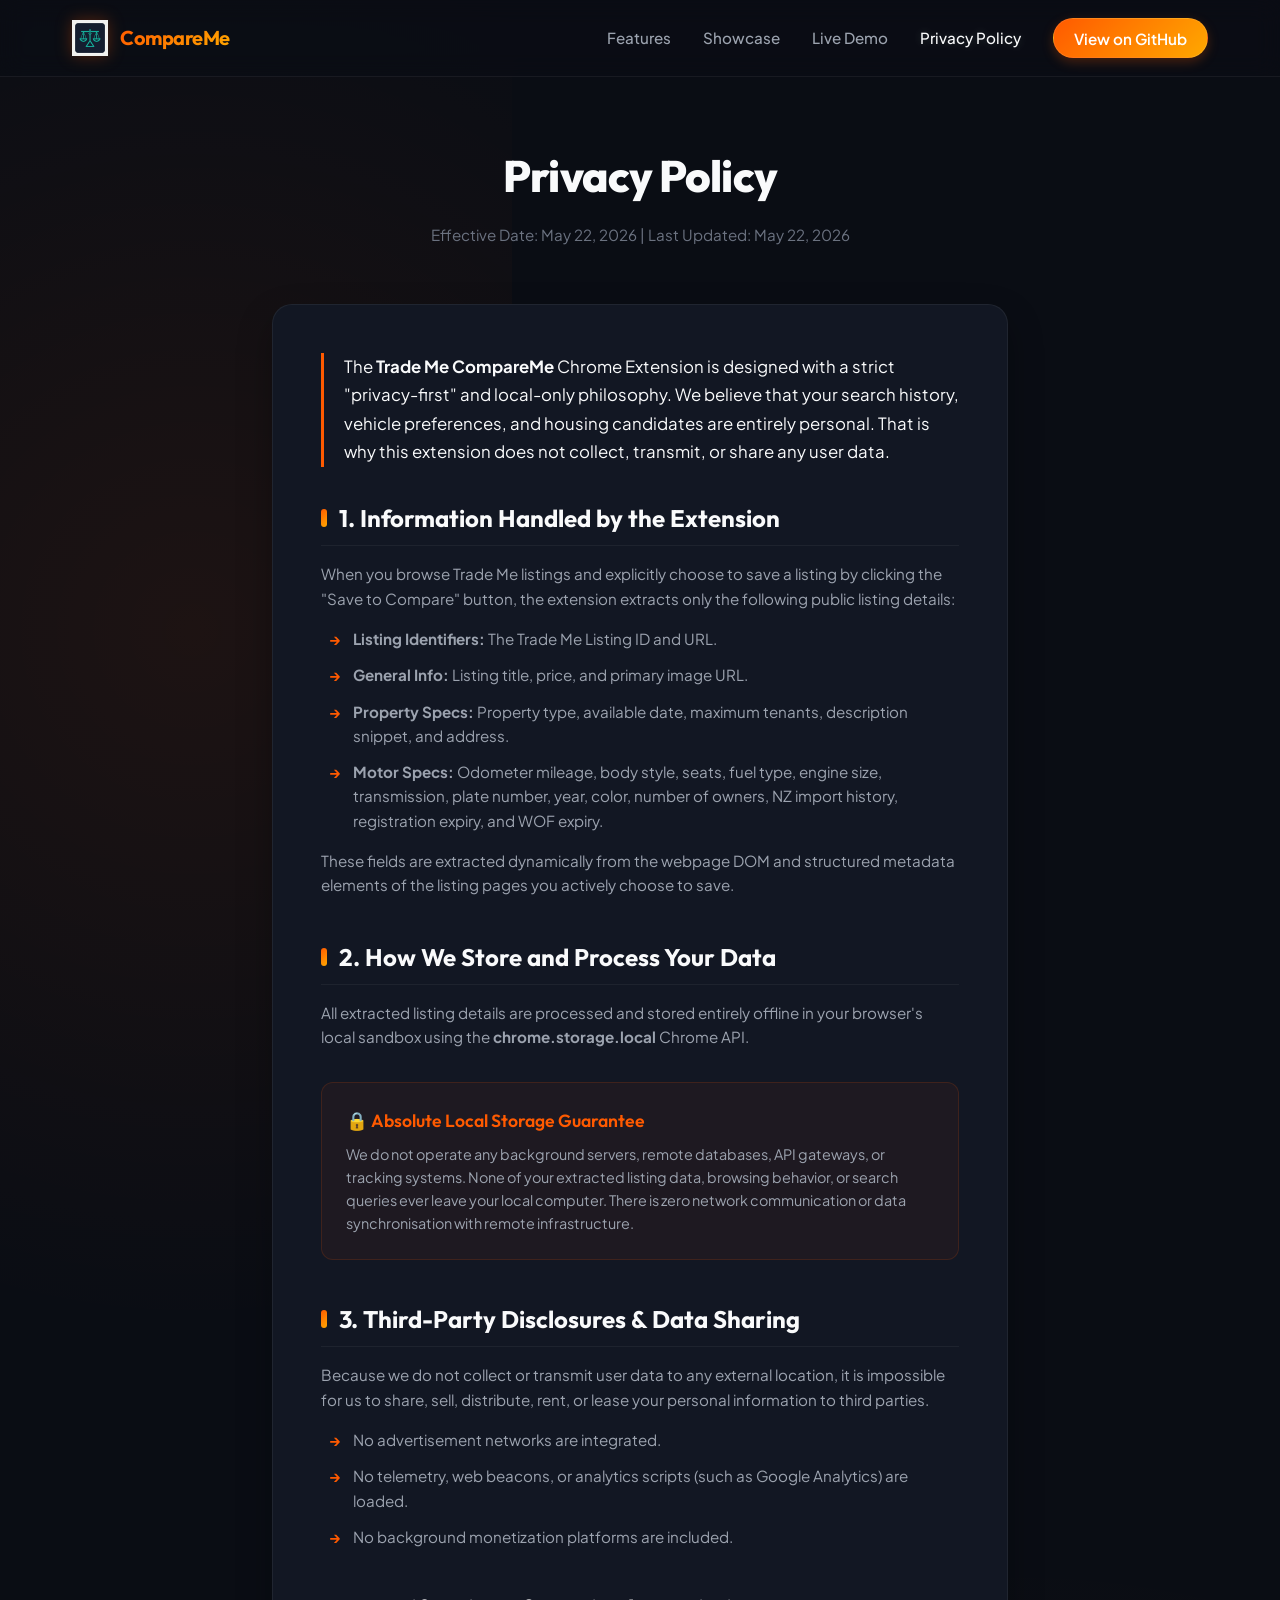
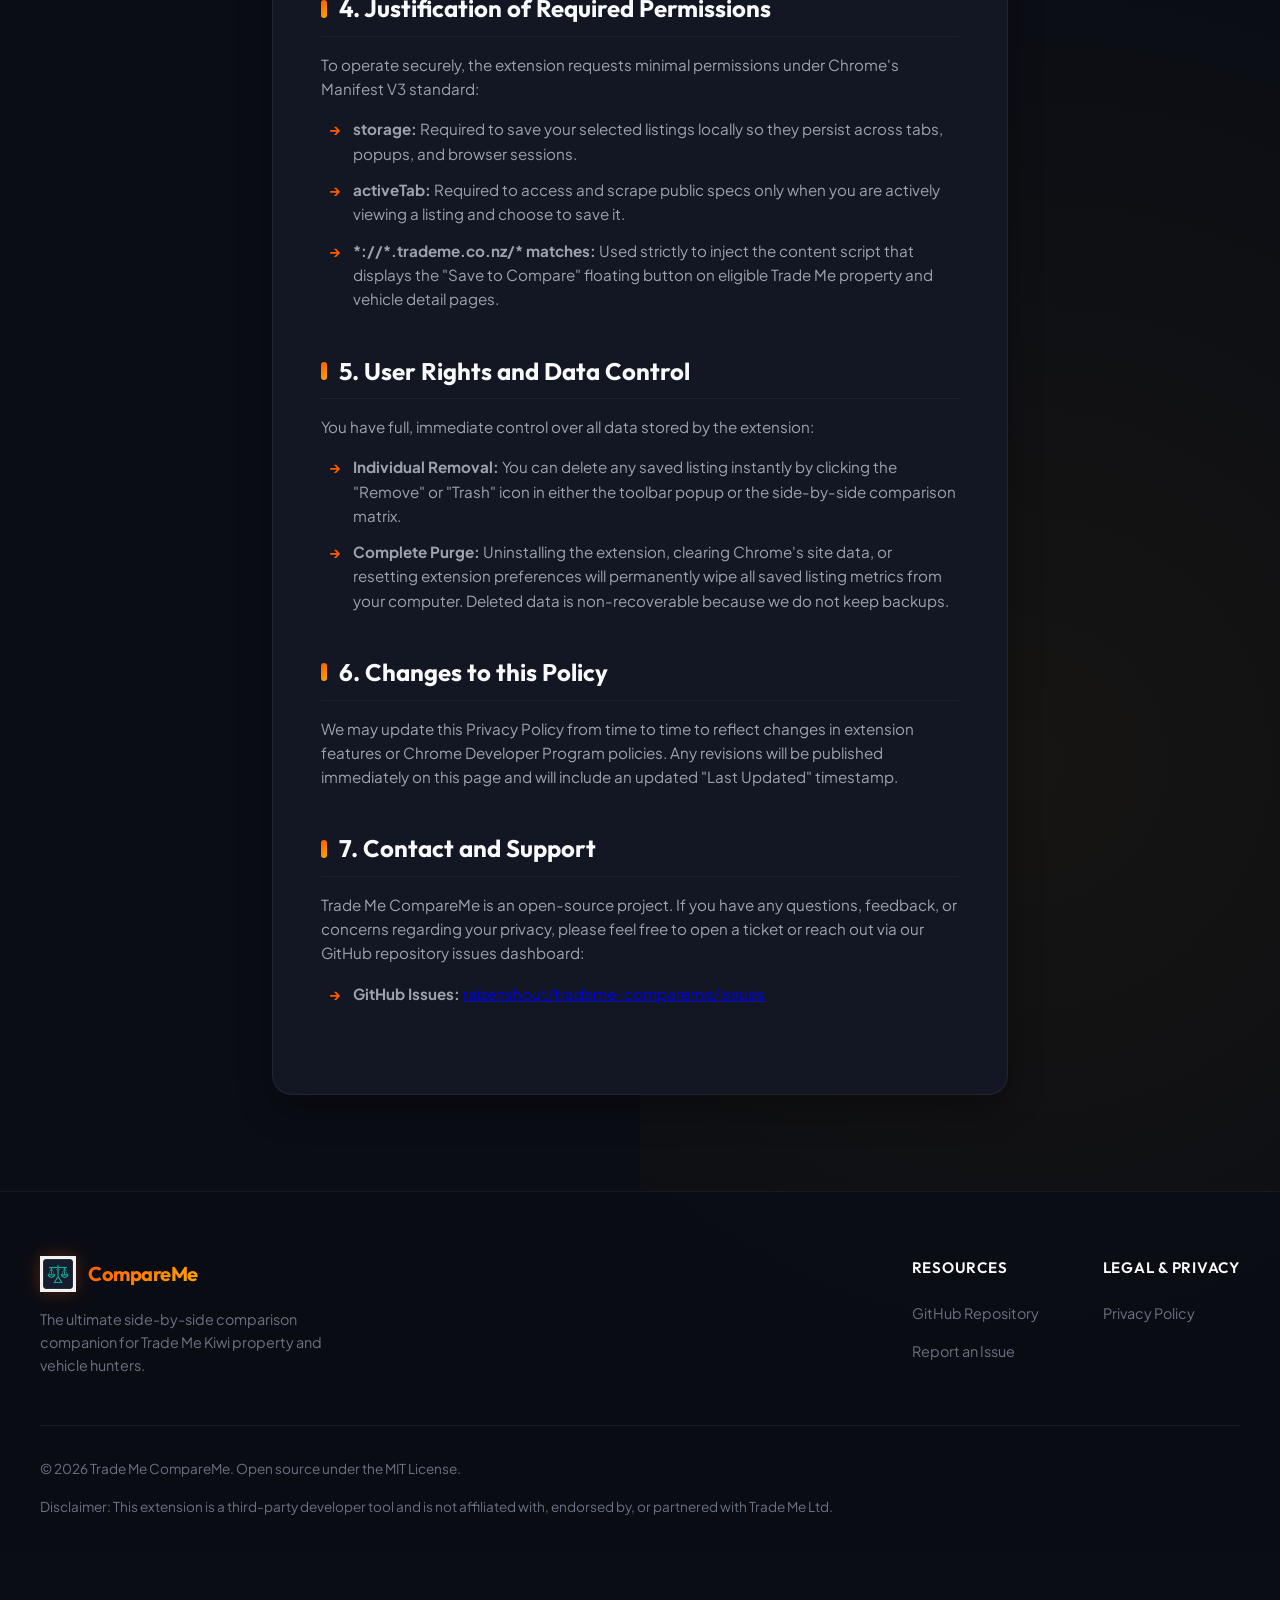
==== privacy.html @ 4a11d796 "Add files via upload" ====
<!DOCTYPE html>
<html lang="en">
<head>
    <meta charset="UTF-8">
    <meta name="viewport" content="width=device-width, initial-scale=1.0">
    <title>Privacy Policy - Trade Me CompareMe Chrome Extension</title>
    <meta name="description" content="Official Privacy Policy for the Trade Me CompareMe Chrome Extension. Our extension operates entirely offline, storing all listing comparisons locally.">
    <link rel="icon" type="image/png" href="assets/icon16.png">
    <link rel="stylesheet" href="styles.css">
</head>
<body>

    <!-- Header / Navigation -->
    <header>
        <div class="nav-container">
            <a href="index.html" class="logo-link">
                <img src="assets/icon128.png" alt="Trade Me CompareMe Logo" class="logo-icon">
                <span class="logo-text">CompareMe</span>
            </a>
            <nav>
                <ul>
                    <li><a href="index.html#features">Features</a></li>
                    <li><a href="index.html#showcase">Showcase</a></li>
                    <li><a href="index.html#demo">Live Demo</a></li>
                    <li><a href="privacy.html" class="active">Privacy Policy</a></li>
                    <li class="cta-li"><a href="https://github.com/raizenshout/trademe-compareme" class="btn-cta" target="_blank">View on GitHub</a></li>
                </ul>
            </nav>
        </div>
    </header>

    <!-- Privacy Container -->
    <div class="privacy-container">
        <div class="privacy-header">
            <h1>Privacy Policy</h1>
            <p>Effective Date: May 22, 2026 | Last Updated: May 22, 2026</p>
        </div>

        <div class="privacy-card">
            <p class="privacy-intro">
                The <strong>Trade Me CompareMe</strong> Chrome Extension is designed with a strict "privacy-first" and local-only philosophy. We believe that your search history, vehicle preferences, and housing candidates are entirely personal. That is why this extension does not collect, transmit, or share any user data.
            </p>

            <!-- Section 1 -->
            <div class="privacy-section">
                <h2>1. Information Handled by the Extension</h2>
                <p>When you browse Trade Me listings and explicitly choose to save a listing by clicking the "Save to Compare" button, the extension extracts only the following public listing details:</p>
                <ul>
                    <li><strong>Listing Identifiers:</strong> The Trade Me Listing ID and URL.</li>
                    <li><strong>General Info:</strong> Listing title, price, and primary image URL.</li>
                    <li><strong>Property Specs:</strong> Property type, available date, maximum tenants, description snippet, and address.</li>
                    <li><strong>Motor Specs:</strong> Odometer mileage, body style, seats, fuel type, engine size, transmission, plate number, year, color, number of owners, NZ import history, registration expiry, and WOF expiry.</li>
                </ul>
                <p>These fields are extracted dynamically from the webpage DOM and structured metadata elements of the listing pages you actively choose to save.</p>
            </div>

            <!-- Section 2 -->
            <div class="privacy-section">
                <h2>2. How We Store and Process Your Data</h2>
                <p>All extracted listing details are processed and stored entirely offline in your browser's local sandbox using the <strong>chrome.storage.local</strong> Chrome API.</p>
                <div class="privacy-callout">
                    <h3>🔒 Absolute Local Storage Guarantee</h3>
                    <p>We do not operate any background servers, remote databases, API gateways, or tracking systems. None of your extracted listing data, browsing behavior, or search queries ever leave your local computer. There is zero network communication or data synchronisation with remote infrastructure.</p>
                </div>
            </div>

            <!-- Section 3 -->
            <div class="privacy-section">
                <h2>3. Third-Party Disclosures & Data Sharing</h2>
                <p>Because we do not collect or transmit user data to any external location, it is impossible for us to share, sell, distribute, rent, or lease your personal information to third parties.</p>
                <ul>
                    <li>No advertisement networks are integrated.</li>
                    <li>No telemetry, web beacons, or analytics scripts (such as Google Analytics) are loaded.</li>
                    <li>No background monetization platforms are included.</li>
                </ul>
            </div>

            <!-- Section 4 -->
            <div class="privacy-section">
                <h2>4. Justification of Required Permissions</h2>
                <p>To operate securely, the extension requests minimal permissions under Chrome's Manifest V3 standard:</p>
                <ul>
                    <li><strong>storage:</strong> Required to save your selected listings locally so they persist across tabs, popups, and browser sessions.</li>
                    <li><strong>activeTab:</strong> Required to access and scrape public specs only when you are actively viewing a listing and choose to save it.</li>
                    <li><strong>*://*.trademe.co.nz/* matches:</strong> Used strictly to inject the content script that displays the "Save to Compare" floating button on eligible Trade Me property and vehicle detail pages.</li>
                </ul>
            </div>

            <!-- Section 5 -->
            <div class="privacy-section">
                <h2>5. User Rights and Data Control</h2>
                <p>You have full, immediate control over all data stored by the extension:</p>
                <ul>
                    <li><strong>Individual Removal:</strong> You can delete any saved listing instantly by clicking the "Remove" or "Trash" icon in either the toolbar popup or the side-by-side comparison matrix.</li>
                    <li><strong>Complete Purge:</strong> Uninstalling the extension, clearing Chrome's site data, or resetting extension preferences will permanently wipe all saved listing metrics from your computer. Deleted data is non-recoverable because we do not keep backups.</li>
                </ul>
            </div>

            <!-- Section 6 -->
            <div class="privacy-section">
                <h2>6. Changes to this Policy</h2>
                <p>We may update this Privacy Policy from time to time to reflect changes in extension features or Chrome Developer Program policies. Any revisions will be published immediately on this page and will include an updated "Last Updated" timestamp.</p>
            </div>

            <!-- Section 7 -->
            <div class="privacy-section">
                <h2>7. Contact and Support</h2>
                <p>Trade Me CompareMe is an open-source project. If you have any questions, feedback, or concerns regarding your privacy, please feel free to open a ticket or reach out via our GitHub repository issues dashboard:</p>
                <ul>
                    <li><strong>GitHub Issues:</strong> <a href="https://github.com/raizenshout/trademe-compareme/issues" target="_blank">raizenshout/trademe-compareme/issues</a></li>
                </ul>
            </div>
        </div>
    </div>

    <!-- Footer -->
    <footer>
        <div class="footer-container">
            <div class="footer-brand">
                <a href="index.html" class="logo-link">
                    <img src="assets/icon128.png" alt="Trade Me CompareMe Logo" class="logo-icon">
                    <span class="logo-text">CompareMe</span>
                </a>
                <p>The ultimate side-by-side comparison companion for Trade Me Kiwi property and vehicle hunters.</p>
            </div>
            <div class="footer-links">
                <div class="footer-col">
                    <h4>Resources</h4>
                    <ul>
                        <li><a href="https://github.com/raizenshout/trademe-compareme" target="_blank">GitHub Repository</a></li>
                        <li><a href="https://github.com/raizenshout/trademe-compareme/issues" target="_blank">Report an Issue</a></li>
                    </ul>
                </div>
                <div class="footer-col">
                    <h4>Legal & Privacy</h4>
                    <ul>
                        <li><a href="privacy.html">Privacy Policy</a></li>
                    </ul>
                </div>
            </div>
        </div>
        <div class="footer-bottom">
            <p>&copy; 2026 Trade Me CompareMe. Open source under the MIT License.</p>
            <p>Disclaimer: This extension is a third-party developer tool and is not affiliated with, endorsed by, or partnered with Trade Me Ltd.</p>
        </div>
    </footer>

</body>
</html>
---- styles.css ----
@import url('https://fonts.googleapis.com/css2?family=Outfit:wght@300;400;500;600;700;800&family=Plus+Jakarta+Sans:wght@300;400;500;600;700&display=swap');

:root {
    --bg-main: #0A0D14;
    --bg-card: #121723;
    --bg-card-hover: #192030;
    --text-primary: #F9FAFB;
    --text-secondary: #9CA3AF;
    --text-muted: #6B7280;
    --accent-orange: #FF5A00;
    --accent-yellow: #FFA800;
    --accent-gradient: linear-gradient(135deg, #FF5A00 0%, #FFA800 100%);
    --accent-glow: rgba(255, 90, 0, 0.15);
    --border-color: rgba(255, 255, 255, 0.06);
    --border-hover: rgba(255, 255, 255, 0.12);
    --font-heading: 'Outfit', sans-serif;
    --font-body: 'Plus Jakarta Sans', sans-serif;
    --transition-smooth: all 0.3s cubic-bezier(0.4, 0, 0.2, 1);
}

* {
    box-sizing: border-box;
    margin: 0;
    padding: 0;
}

body {
    background-color: var(--bg-main);
    color: var(--text-primary);
    font-family: var(--font-body);
    line-height: 1.6;
    overflow-x: hidden;
    position: relative;
}

/* Background Gradients */
body::before {
    content: '';
    position: absolute;
    top: -10%;
    left: -10%;
    width: 50%;
    height: 60%;
    background: radial-gradient(circle, rgba(255, 90, 0, 0.08) 0%, transparent 70%);
    z-index: -1;
    pointer-events: none;
}

body::after {
    content: '';
    position: absolute;
    bottom: -10%;
    right: -10%;
    width: 60%;
    height: 70%;
    background: radial-gradient(circle, rgba(255, 168, 0, 0.05) 0%, transparent 70%);
    z-index: -1;
    pointer-events: none;
}

/* Header & Navigation */
header {
    backdrop-filter: blur(12px);
    -webkit-backdrop-filter: blur(12px);
    background-color: rgba(10, 13, 20, 0.7);
    border-bottom: 1px solid var(--border-color);
    position: sticky;
    top: 0;
    z-index: 100;
    transition: var(--transition-smooth);
}

.nav-container {
    max-width: 1200px;
    margin: 0 auto;
    padding: 1.25rem 2rem;
    display: flex;
    justify-content: space-between;
    align-items: center;
}

.logo-link {
    display: flex;
    align-items: center;
    gap: 0.75rem;
    text-decoration: none;
    color: var(--text-primary);
}

.logo-icon {
    width: 2.25rem;
    height: 2.25rem;
    object-fit: contain;
    filter: drop-shadow(0 0 8px rgba(255, 90, 0, 0.3));
}

.logo-text {
    font-family: var(--font-heading);
    font-weight: 700;
    font-size: 1.25rem;
    letter-spacing: -0.025em;
    background: var(--accent-gradient);
    -webkit-background-clip: text;
    -webkit-text-fill-color: transparent;
}

nav ul {
    display: flex;
    list-style: none;
    gap: 2rem;
    align-items: center;
}

nav a {
    color: var(--text-secondary);
    text-decoration: none;
    font-weight: 500;
    font-size: 0.95rem;
    transition: var(--transition-smooth);
}

nav a:hover, nav a.active {
    color: var(--text-primary);
    text-shadow: 0 0 10px rgba(255, 255, 255, 0.2);
}

.btn-cta {
    background: var(--accent-gradient);
    color: #FFF !important;
    padding: 0.6rem 1.25rem;
    border-radius: 9999px;
    font-weight: 600;
    box-shadow: 0 4px 12px rgba(255, 90, 0, 0.25);
    transition: var(--transition-smooth);
    border: 1px solid rgba(255, 255, 255, 0.1);
}

.btn-cta:hover {
    transform: translateY(-2px);
    box-shadow: 0 6px 20px rgba(255, 90, 0, 0.4), 0 0 0 3px rgba(255, 90, 0, 0.2);
}

/* Hero Section */
.hero {
    max-width: 1200px;
    margin: 4rem auto 2rem;
    padding: 0 2rem;
    text-align: center;
    display: flex;
    flex-direction: column;
    align-items: center;
}

.hero-tag {
    background: rgba(255, 90, 0, 0.1);
    color: var(--accent-orange);
    padding: 0.35rem 1rem;
    border-radius: 9999px;
    font-size: 0.85rem;
    font-weight: 600;
    letter-spacing: 0.05em;
    text-transform: uppercase;
    border: 1px solid rgba(255, 90, 0, 0.2);
    margin-bottom: 1.5rem;
    display: inline-block;
    animation: pulse 2s infinite;
}

.hero h1 {
    font-family: var(--font-heading);
    font-size: 3.5rem;
    font-weight: 800;
    line-height: 1.15;
    letter-spacing: -0.03em;
    max-width: 800px;
    margin-bottom: 1.5rem;
}

.hero h1 span {
    background: var(--accent-gradient);
    -webkit-background-clip: text;
    -webkit-text-fill-color: transparent;
}

.hero-desc {
    font-size: 1.2rem;
    color: var(--text-secondary);
    max-width: 650px;
    margin-bottom: 2.5rem;
}

.hero-buttons {
    display: flex;
    gap: 1.25rem;
    margin-bottom: 4rem;
}

.btn-secondary {
    background: rgba(255, 255, 255, 0.05);
    color: var(--text-primary);
    padding: 0.75rem 1.75rem;
    border-radius: 9999px;
    font-weight: 600;
    text-decoration: none;
    border: 1px solid var(--border-color);
    transition: var(--transition-smooth);
}

.btn-secondary:hover {
    background: rgba(255, 255, 255, 0.1);
    border-color: var(--border-hover);
    transform: translateY(-2px);
}

.btn-large {
    padding: 0.75rem 2rem;
    font-size: 1.05rem;
}

/* Feature Grid */
.features-section {
    max-width: 1200px;
    margin: 4rem auto;
    padding: 0 2rem;
}

.section-title {
    font-family: var(--font-heading);
    font-size: 2.25rem;
    font-weight: 700;
    text-align: center;
    margin-bottom: 3rem;
    letter-spacing: -0.02em;
}

.section-title span {
    background: var(--accent-gradient);
    -webkit-background-clip: text;
    -webkit-text-fill-color: transparent;
}

.grid-3 {
    display: grid;
    grid-template-columns: repeat(auto-fit, minmax(300px, 1fr));
    gap: 2rem;
}

.card {
    background: var(--bg-card);
    border: 1px solid var(--border-color);
    border-radius: 16px;
    padding: 2.5rem 2rem;
    transition: var(--transition-smooth);
    position: relative;
    overflow: hidden;
}

.card::before {
    content: '';
    position: absolute;
    top: 0;
    left: 0;
    width: 100%;
    height: 100%;
    background: linear-gradient(180deg, rgba(255, 90, 0, 0.03) 0%, transparent 100%);
    opacity: 0;
    transition: var(--transition-smooth);
}

.card:hover {
    transform: translateY(-6px);
    border-color: rgba(255, 90, 0, 0.3);
    box-shadow: 0 12px 30px rgba(0, 0, 0, 0.3), 0 0 20px var(--accent-glow);
}

.card:hover::before {
    opacity: 1;
}

.card-icon {
    font-size: 2.5rem;
    margin-bottom: 1.5rem;
    display: inline-block;
    filter: drop-shadow(0 4px 6px rgba(255, 90, 0, 0.2));
}

.card h3 {
    font-family: var(--font-heading);
    font-size: 1.35rem;
    font-weight: 600;
    margin-bottom: 0.75rem;
}

.card p {
    color: var(--text-secondary);
    font-size: 0.95rem;
}

/* Screenshot Showcase */
.showcase-section {
    max-width: 1200px;
    margin: 6rem auto;
    padding: 0 2rem;
    text-align: center;
}

.showcase-container {
    display: flex;
    flex-direction: column;
    gap: 4rem;
    margin-top: 3rem;
}

.showcase-item {
    display: flex;
    align-items: center;
    gap: 4rem;
    text-align: left;
}

.showcase-item:nth-child(even) {
    flex-direction: row-reverse;
}

.showcase-content {
    flex: 1;
}

.showcase-content h3 {
    font-family: var(--font-heading);
    font-size: 1.75rem;
    font-weight: 700;
    margin-bottom: 1rem;
    letter-spacing: -0.01em;
}

.showcase-content p {
    color: var(--text-secondary);
    margin-bottom: 1.5rem;
}

.showcase-content ul {
    list-style: none;
    display: flex;
    flex-direction: column;
    gap: 0.75rem;
}

.showcase-content li {
    display: flex;
    align-items: center;
    gap: 0.75rem;
    font-size: 0.95rem;
    color: var(--text-primary);
}

.showcase-content li::before {
    content: '✓';
    color: var(--accent-yellow);
    font-weight: 800;
}

.showcase-image-wrapper {
    flex: 1.3;
    border-radius: 16px;
    overflow: hidden;
    border: 1px solid var(--border-color);
    box-shadow: 0 20px 40px rgba(0, 0, 0, 0.4);
    background: #111;
    transition: var(--transition-smooth);
}

.showcase-image-wrapper:hover {
    border-color: rgba(255, 90, 0, 0.4);
    transform: scale(1.02);
}

.showcase-img {
    width: 100%;
    height: auto;
    display: block;
}

/* Interactive Demo / Comparison Matrix Sample */
.demo-section {
    max-width: 1000px;
    margin: 6rem auto;
    padding: 3rem;
    background: var(--bg-card);
    border: 1px solid var(--border-color);
    border-radius: 24px;
    text-align: center;
    position: relative;
    box-shadow: 0 20px 50px rgba(0, 0, 0, 0.5);
    overflow: hidden;
}

.demo-section::before {
    content: '';
    position: absolute;
    top: -50%;
    left: -50%;
    width: 200%;
    height: 200%;
    background: radial-gradient(circle, rgba(255, 90, 0, 0.05) 0%, transparent 50%);
    pointer-events: none;
}

.demo-title {
    font-family: var(--font-heading);
    font-size: 2rem;
    font-weight: 700;
    margin-bottom: 1rem;
}

.demo-desc {
    color: var(--text-secondary);
    max-width: 600px;
    margin: 0 auto 2.5rem;
}

.demo-matrix {
    border: 1px solid var(--border-color);
    border-radius: 12px;
    overflow-x: auto;
    background: rgba(10, 13, 20, 0.6);
    backdrop-filter: blur(10px);
}

.demo-table {
    width: 100%;
    border-collapse: collapse;
    text-align: left;
    font-size: 0.9rem;
}

.demo-table th, .demo-table td {
    padding: 1rem 1.25rem;
    border-bottom: 1px solid var(--border-color);
}

.demo-table th {
    background: rgba(255, 255, 255, 0.02);
    font-weight: 600;
    color: var(--text-primary);
}

.demo-table tr:last-child td {
    border-bottom: none;
}

.demo-field-name {
    font-weight: 600;
    color: var(--text-secondary);
    width: 25%;
    border-right: 1px solid var(--border-color);
}

.demo-val {
    width: 37.5%;
}

.demo-val.highlight {
    color: var(--accent-yellow);
}

.demo-badge {
    background: rgba(255, 90, 0, 0.15);
    color: var(--accent-orange);
    padding: 0.15rem 0.5rem;
    border-radius: 4px;
    font-size: 0.75rem;
    font-weight: 600;
    display: inline-block;
}

/* Privacy Policy Layout */
.privacy-container {
    max-width: 800px;
    margin: 4rem auto;
    padding: 0 2rem;
}

.privacy-header {
    text-align: center;
    margin-bottom: 3.5rem;
}

.privacy-header h1 {
    font-family: var(--font-heading);
    font-size: 2.75rem;
    font-weight: 800;
    margin-bottom: 0.75rem;
    letter-spacing: -0.02em;
}

.privacy-header p {
    color: var(--text-muted);
    font-size: 0.95rem;
}

.privacy-card {
    background: var(--bg-card);
    border: 1px solid var(--border-color);
    border-radius: 20px;
    padding: 3rem;
    box-shadow: 0 15px 35px rgba(0, 0, 0, 0.3);
}

.privacy-intro {
    font-size: 1.05rem;
    color: var(--text-primary);
    margin-bottom: 2rem;
    line-height: 1.7;
    border-left: 3px solid var(--accent-orange);
    padding-left: 1.25rem;
}

.privacy-section {
    margin-bottom: 2.5rem;
}

.privacy-section h2 {
    font-family: var(--font-heading);
    font-size: 1.5rem;
    font-weight: 700;
    margin-bottom: 1rem;
    color: var(--text-primary);
    border-bottom: 1px solid rgba(255, 255, 255, 0.05);
    padding-bottom: 0.5rem;
    display: flex;
    align-items: center;
    gap: 0.75rem;
}

.privacy-section h2::before {
    content: '';
    display: inline-block;
    width: 6px;
    height: 18px;
    background: var(--accent-gradient);
    border-radius: 99px;
}

.privacy-section p {
    color: var(--text-secondary);
    margin-bottom: 1rem;
    font-size: 0.95rem;
}

.privacy-section ul {
    list-style: none;
    margin-bottom: 1rem;
    padding-left: 0.5rem;
}

.privacy-section li {
    position: relative;
    padding-left: 1.5rem;
    margin-bottom: 0.75rem;
    color: var(--text-secondary);
    font-size: 0.95rem;
}

.privacy-section li::before {
    content: '→';
    position: absolute;
    left: 0;
    color: var(--accent-orange);
    font-weight: 700;
}

.privacy-callout {
    background: rgba(255, 90, 0, 0.05);
    border: 1px solid rgba(255, 90, 0, 0.15);
    border-radius: 12px;
    padding: 1.5rem;
    margin: 2rem 0;
}

.privacy-callout h3 {
    font-family: var(--font-heading);
    font-size: 1.1rem;
    color: var(--accent-orange);
    margin-bottom: 0.5rem;
    font-weight: 600;
    display: flex;
    align-items: center;
    gap: 0.5rem;
}

.privacy-callout p {
    color: var(--text-secondary);
    margin-bottom: 0;
    font-size: 0.9rem;
}

/* Footer Section */
footer {
    border-top: 1px solid var(--border-color);
    background: rgba(10, 13, 20, 0.9);
    padding: 4rem 2rem 2rem;
    margin-top: 6rem;
}

.footer-container {
    max-width: 1200px;
    margin: 0 auto;
    display: flex;
    justify-content: space-between;
    align-items: flex-start;
    flex-wrap: wrap;
    gap: 3rem;
}

.footer-brand {
    max-width: 320px;
}

.footer-brand p {
    color: var(--text-muted);
    font-size: 0.9rem;
    margin-top: 1rem;
}

.footer-links {
    display: flex;
    gap: 4rem;
}

.footer-col h4 {
    font-family: var(--font-heading);
    font-size: 0.95rem;
    font-weight: 600;
    text-transform: uppercase;
    letter-spacing: 0.05em;
    margin-bottom: 1.25rem;
    color: var(--text-primary);
}

.footer-col ul {
    list-style: none;
    display: flex;
    flex-direction: column;
    gap: 0.75rem;
}

.footer-col a {
    color: var(--text-muted);
    text-decoration: none;
    font-size: 0.9rem;
    transition: var(--transition-smooth);
}

.footer-col a:hover {
    color: var(--text-primary);
}

.footer-bottom {
    max-width: 1200px;
    margin: 3rem auto 0;
    padding-top: 2rem;
    border-top: 1px solid var(--border-color);
    display: flex;
    justify-content: space-between;
    align-items: center;
    color: var(--text-muted);
    font-size: 0.85rem;
    flex-wrap: wrap;
    gap: 1rem;
}

/* Animations */
@keyframes pulse {
    0% {
        box-shadow: 0 0 0 0 rgba(255, 90, 0, 0.4);
    }
    70% {
        box-shadow: 0 0 0 10px rgba(255, 90, 0, 0);
    }
    100% {
        box-shadow: 0 0 0 0 rgba(255, 90, 0, 0);
    }
}

/* Responsive Styling */
@media (max-width: 968px) {
    .hero h1 {
        font-size: 2.75rem;
    }
    .showcase-item {
        flex-direction: column !important;
        gap: 2rem;
    }
    .showcase-content {
        text-align: center;
    }
    .showcase-content ul {
        align-items: center;
    }
    .footer-container {
        flex-direction: column;
        gap: 2.5rem;
    }
    .footer-links {
        width: 100%;
        justify-content: space-between;
        gap: 2rem;
    }
}

@media (max-width: 576px) {
    .nav-container {
        padding: 1rem;
    }
    nav ul {
        gap: 1rem;
    }
    nav ul li:not(.cta-li) {
        display: none; /* Hide standard links on mobile popup */
    }
    .hero h1 {
        font-size: 2.25rem;
    }
    .hero-buttons {
        flex-direction: column;
        width: 100%;
    }
    .btn-large {
        width: 100%;
        text-align: center;
    }
    .privacy-card {
        padding: 1.75rem;
    }
}
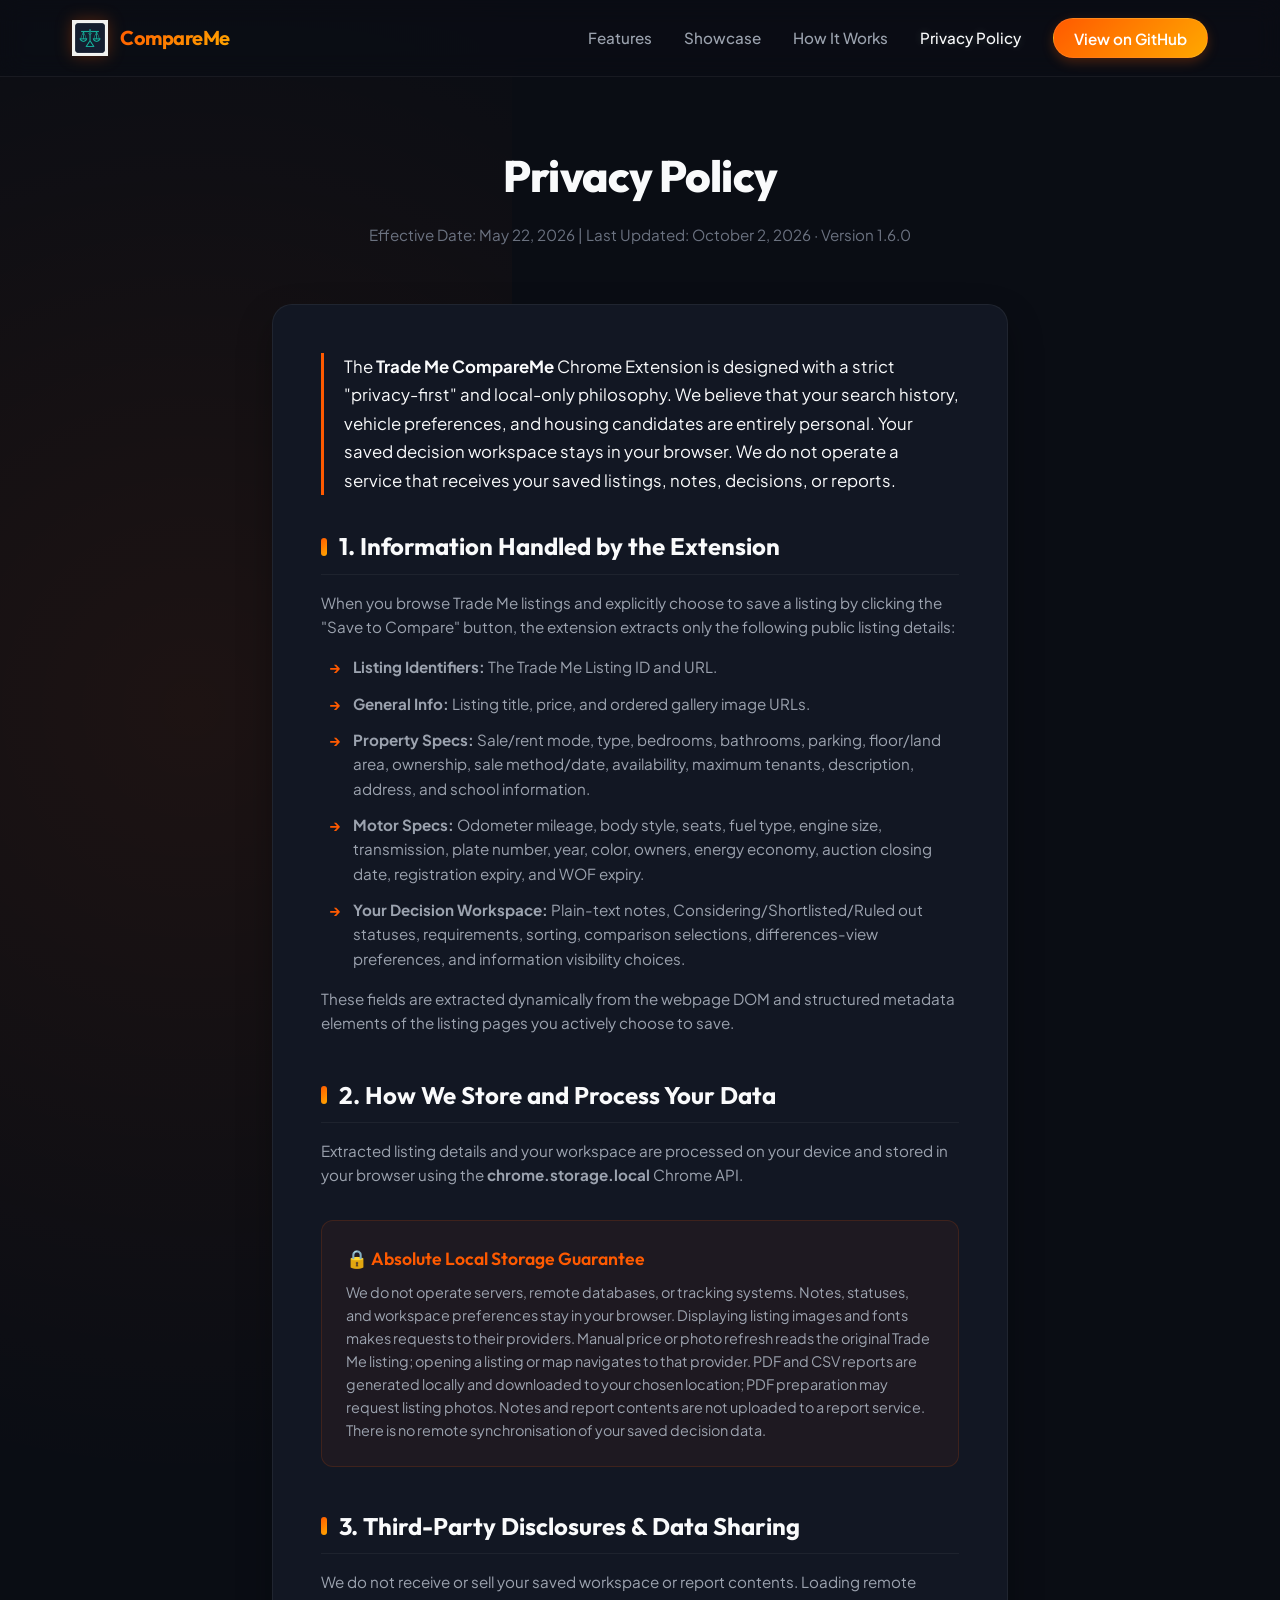
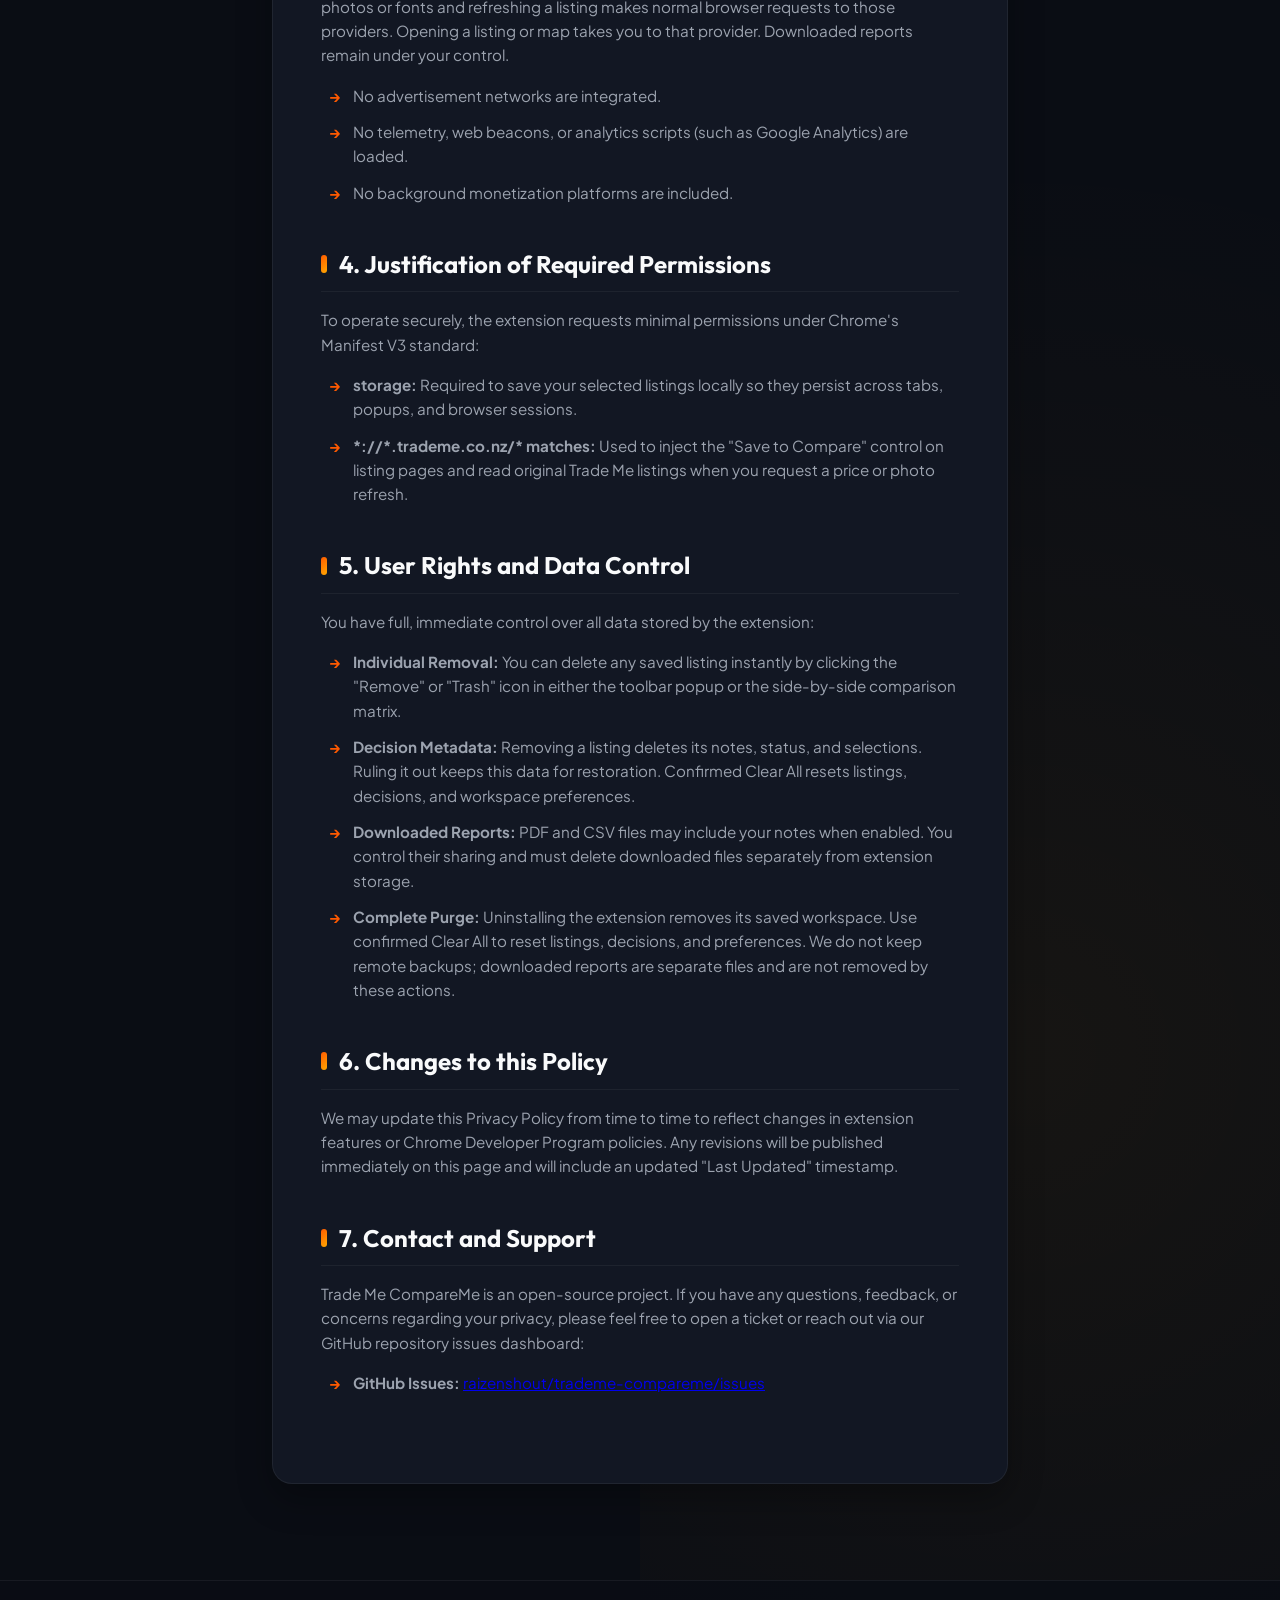
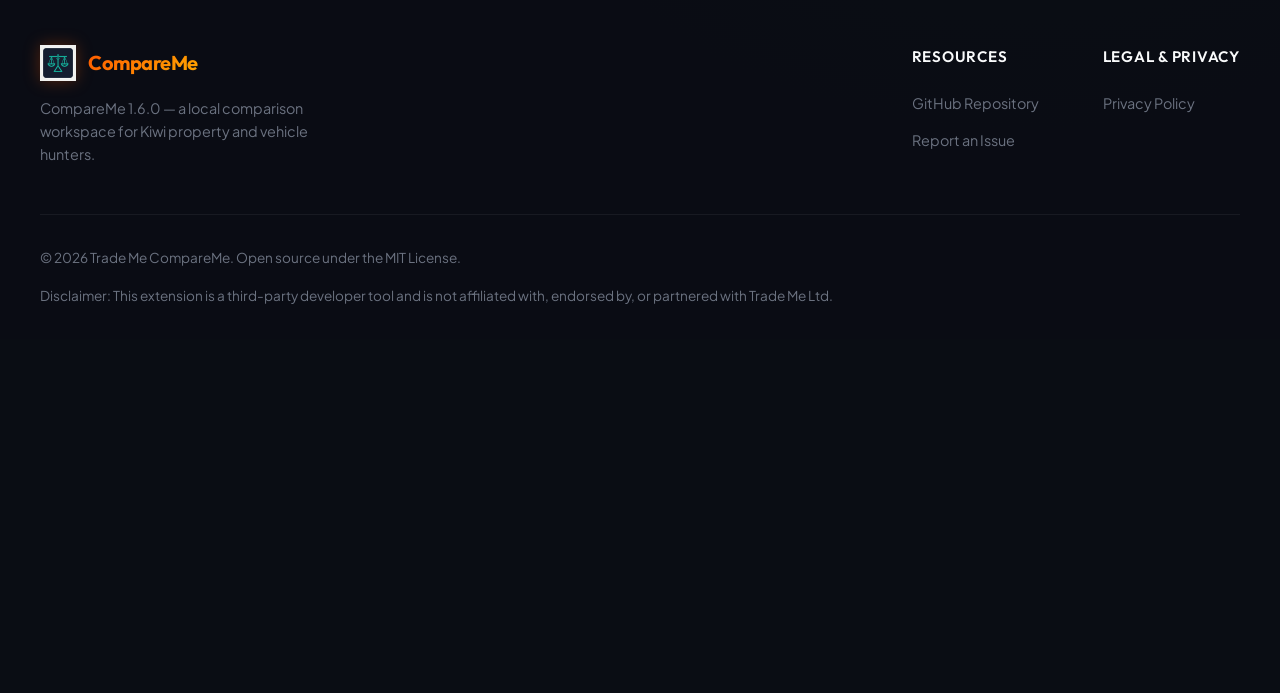
==== commit ab135b37: "Update GitHub Pages for CompareMe v1.6.0" ====
--- a/privacy.html
+++ b/privacy.html
@@ -4,7 +4,7 @@
     <meta charset="UTF-8">
     <meta name="viewport" content="width=device-width, initial-scale=1.0">
     <title>Privacy Policy - Trade Me CompareMe Chrome Extension</title>
-    <meta name="description" content="Official Privacy Policy for the Trade Me CompareMe Chrome Extension. Our extension operates entirely offline, storing all listing comparisons locally.">
+    <meta name="description" content="Official Privacy Policy for the Trade Me CompareMe Chrome Extension. The extension stores listing comparisons locally and generates reports on your device.">
     <link rel="icon" type="image/png" href="assets/icon16.png">
     <link rel="stylesheet" href="styles.css">
 </head>
@@ -21,9 +21,9 @@
                 <ul>
                     <li><a href="index.html#features">Features</a></li>
                     <li><a href="index.html#showcase">Showcase</a></li>
-                    <li><a href="index.html#demo">Live Demo</a></li>
+                    <li><a href="index.html#demo">How It Works</a></li>
                     <li><a href="privacy.html" class="active">Privacy Policy</a></li>
-                    <li class="cta-li"><a href="https://github.com/raizenshout/trademe-compareme" class="btn-cta" target="_blank">View on GitHub</a></li>
+                    <li class="cta-li"><a href="https://github.com/raizenshout/trademe-compareme" class="btn-cta" target="_blank" rel="noopener noreferrer">View on GitHub</a></li>
                 </ul>
             </nav>
         </div>
@@ -33,12 +33,12 @@
     <div class="privacy-container">
         <div class="privacy-header">
             <h1>Privacy Policy</h1>
-            <p>Effective Date: May 22, 2026 | Last Updated: May 22, 2026</p>
+            <p>Effective Date: May 22, 2026 | Last Updated: October 2, 2026 · Version 1.6.0</p>
         </div>
 
         <div class="privacy-card">
             <p class="privacy-intro">
-                The <strong>Trade Me CompareMe</strong> Chrome Extension is designed with a strict "privacy-first" and local-only philosophy. We believe that your search history, vehicle preferences, and housing candidates are entirely personal. That is why this extension does not collect, transmit, or share any user data.
+                The <strong>Trade Me CompareMe</strong> Chrome Extension is designed with a strict "privacy-first" and local-only philosophy. We believe that your search history, vehicle preferences, and housing candidates are entirely personal. Your saved decision workspace stays in your browser. We do not operate a service that receives your saved listings, notes, decisions, or reports.
             </p>
 
             <!-- Section 1 -->
@@ -47,9 +47,10 @@
                 <p>When you browse Trade Me listings and explicitly choose to save a listing by clicking the "Save to Compare" button, the extension extracts only the following public listing details:</p>
                 <ul>
                     <li><strong>Listing Identifiers:</strong> The Trade Me Listing ID and URL.</li>
-                    <li><strong>General Info:</strong> Listing title, price, and primary image URL.</li>
-                    <li><strong>Property Specs:</strong> Property type, available date, maximum tenants, description snippet, and address.</li>
-                    <li><strong>Motor Specs:</strong> Odometer mileage, body style, seats, fuel type, engine size, transmission, plate number, year, color, number of owners, NZ import history, registration expiry, and WOF expiry.</li>
+                    <li><strong>General Info:</strong> Listing title, price, and ordered gallery image URLs.</li>
+                    <li><strong>Property Specs:</strong> Sale/rent mode, type, bedrooms, bathrooms, parking, floor/land area, ownership, sale method/date, availability, maximum tenants, description, address, and school information.</li>
+                    <li><strong>Motor Specs:</strong> Odometer mileage, body style, seats, fuel type, engine size, transmission, plate number, year, color, owners, energy economy, auction closing date, registration expiry, and WOF expiry.</li>
+                    <li><strong>Your Decision Workspace:</strong> Plain-text notes, Considering/Shortlisted/Ruled out statuses, requirements, sorting, comparison selections, differences-view preferences, and information visibility choices.</li>
                 </ul>
                 <p>These fields are extracted dynamically from the webpage DOM and structured metadata elements of the listing pages you actively choose to save.</p>
             </div>
@@ -57,17 +58,17 @@
             <!-- Section 2 -->
             <div class="privacy-section">
                 <h2>2. How We Store and Process Your Data</h2>
-                <p>All extracted listing details are processed and stored entirely offline in your browser's local sandbox using the <strong>chrome.storage.local</strong> Chrome API.</p>
+                <p>Extracted listing details and your workspace are processed on your device and stored in your browser using the <strong>chrome.storage.local</strong> Chrome API.</p>
                 <div class="privacy-callout">
                     <h3>🔒 Absolute Local Storage Guarantee</h3>
-                    <p>We do not operate any background servers, remote databases, API gateways, or tracking systems. None of your extracted listing data, browsing behavior, or search queries ever leave your local computer. There is zero network communication or data synchronisation with remote infrastructure.</p>
+                    <p>We do not operate servers, remote databases, or tracking systems. Notes, statuses, and workspace preferences stay in your browser. Displaying listing images and fonts makes requests to their providers. Manual price or photo refresh reads the original Trade Me listing; opening a listing or map navigates to that provider. PDF and CSV reports are generated locally and downloaded to your chosen location; PDF preparation may request listing photos. Notes and report contents are not uploaded to a report service. There is no remote synchronisation of your saved decision data.</p>
                 </div>
             </div>
 
             <!-- Section 3 -->
             <div class="privacy-section">
                 <h2>3. Third-Party Disclosures & Data Sharing</h2>
-                <p>Because we do not collect or transmit user data to any external location, it is impossible for us to share, sell, distribute, rent, or lease your personal information to third parties.</p>
+                <p>We do not receive or sell your saved workspace or report contents. Loading remote photos or fonts and refreshing a listing makes normal browser requests to those providers. Opening a listing or map takes you to that provider. Downloaded reports remain under your control.</p>
                 <ul>
                     <li>No advertisement networks are integrated.</li>
                     <li>No telemetry, web beacons, or analytics scripts (such as Google Analytics) are loaded.</li>
@@ -81,8 +82,7 @@
                 <p>To operate securely, the extension requests minimal permissions under Chrome's Manifest V3 standard:</p>
                 <ul>
                     <li><strong>storage:</strong> Required to save your selected listings locally so they persist across tabs, popups, and browser sessions.</li>
-                    <li><strong>activeTab:</strong> Required to access and scrape public specs only when you are actively viewing a listing and choose to save it.</li>
-                    <li><strong>*://*.trademe.co.nz/* matches:</strong> Used strictly to inject the content script that displays the "Save to Compare" floating button on eligible Trade Me property and vehicle detail pages.</li>
+                    <li><strong>*://*.trademe.co.nz/* matches:</strong> Used to inject the "Save to Compare" control on listing pages and read original Trade Me listings when you request a price or photo refresh.</li>
                 </ul>
             </div>
 
@@ -92,7 +92,9 @@
                 <p>You have full, immediate control over all data stored by the extension:</p>
                 <ul>
                     <li><strong>Individual Removal:</strong> You can delete any saved listing instantly by clicking the "Remove" or "Trash" icon in either the toolbar popup or the side-by-side comparison matrix.</li>
-                    <li><strong>Complete Purge:</strong> Uninstalling the extension, clearing Chrome's site data, or resetting extension preferences will permanently wipe all saved listing metrics from your computer. Deleted data is non-recoverable because we do not keep backups.</li>
+                    <li><strong>Decision Metadata:</strong> Removing a listing deletes its notes, status, and selections. Ruling it out keeps this data for restoration. Confirmed Clear All resets listings, decisions, and workspace preferences.</li>
+                    <li><strong>Downloaded Reports:</strong> PDF and CSV files may include your notes when enabled. You control their sharing and must delete downloaded files separately from extension storage.</li>
+                    <li><strong>Complete Purge:</strong> Uninstalling the extension removes its saved workspace. Use confirmed Clear All to reset listings, decisions, and preferences. We do not keep remote backups; downloaded reports are separate files and are not removed by these actions.</li>
                 </ul>
             </div>
 
@@ -107,7 +109,7 @@
                 <h2>7. Contact and Support</h2>
                 <p>Trade Me CompareMe is an open-source project. If you have any questions, feedback, or concerns regarding your privacy, please feel free to open a ticket or reach out via our GitHub repository issues dashboard:</p>
                 <ul>
-                    <li><strong>GitHub Issues:</strong> <a href="https://github.com/raizenshout/trademe-compareme/issues" target="_blank">raizenshout/trademe-compareme/issues</a></li>
+                    <li><strong>GitHub Issues:</strong> <a href="https://github.com/raizenshout/trademe-compareme/issues" target="_blank" rel="noopener noreferrer">raizenshout/trademe-compareme/issues</a></li>
                 </ul>
             </div>
         </div>
@@ -121,14 +123,14 @@
                     <img src="assets/icon128.png" alt="Trade Me CompareMe Logo" class="logo-icon">
                     <span class="logo-text">CompareMe</span>
                 </a>
-                <p>The ultimate side-by-side comparison companion for Trade Me Kiwi property and vehicle hunters.</p>
+                <p>CompareMe 1.6.0 — a local comparison workspace for Kiwi property and vehicle hunters.</p>
             </div>
             <div class="footer-links">
                 <div class="footer-col">
                     <h4>Resources</h4>
                     <ul>
-                        <li><a href="https://github.com/raizenshout/trademe-compareme" target="_blank">GitHub Repository</a></li>
-                        <li><a href="https://github.com/raizenshout/trademe-compareme/issues" target="_blank">Report an Issue</a></li>
+                        <li><a href="https://github.com/raizenshout/trademe-compareme" target="_blank" rel="noopener noreferrer">GitHub Repository</a></li>
+                        <li><a href="https://github.com/raizenshout/trademe-compareme/issues" target="_blank" rel="noopener noreferrer">Report an Issue</a></li>
                     </ul>
                 </div>
                 <div class="footer-col">
--- a/styles.css
+++ b/styles.css
@@ -734,3 +734,39 @@
         padding: 1.75rem;
     }
 }
+
+/* Version 1.6 installation and workflow details. */
+.install-section {
+    max-width: 1000px;
+    margin: 3rem auto;
+    padding: 2rem;
+    border: 1px solid var(--border-hover);
+    border-radius: 16px;
+    background: var(--bg-card);
+}
+.install-section h2 { font-family: var(--font-heading); margin-bottom: 0.75rem; }
+.install-section p { color: var(--text-secondary); margin-bottom: 1rem; }
+.install-section a { color: var(--accent-yellow); }
+.install-section code { overflow-wrap: anywhere; color: var(--text-primary); }
+.workflow-steps { text-align: left; padding-left: 1.5rem; margin: 2rem auto; max-width: 900px; color: var(--text-secondary); }
+.workflow-steps li { padding: 0.5rem 0 0.5rem 0.5rem; }
+.workflow-steps strong { color: var(--text-primary); }
+.showcase-content, .showcase-image-wrapper { min-width: 0; }
+a:focus-visible { outline: 3px solid var(--accent-yellow); outline-offset: 4px; }
+html { scroll-padding-top: 110px; }
+@media (max-width: 968px) {
+    .nav-container { flex-wrap: wrap; gap: 1rem; justify-content: center; }
+    nav ul { flex-wrap: wrap; justify-content: center; }
+    .install-section { margin: 2rem; }
+}
+@media (max-width: 576px) {
+    .install-section { margin: 2rem 1rem; padding: 1.5rem; }
+    .demo-table { min-width: 560px; }
+    nav ul li:not(.cta-li) { display: block; }
+    nav ul { gap: 0.5rem 1rem; }
+    nav a { font-size: 0.85rem; }
+    html { scroll-padding-top: 190px; }
+}
+@media (prefers-reduced-motion: reduce) {
+    *, *::before, *::after { animation: none !important; transition: none !important; }
+}
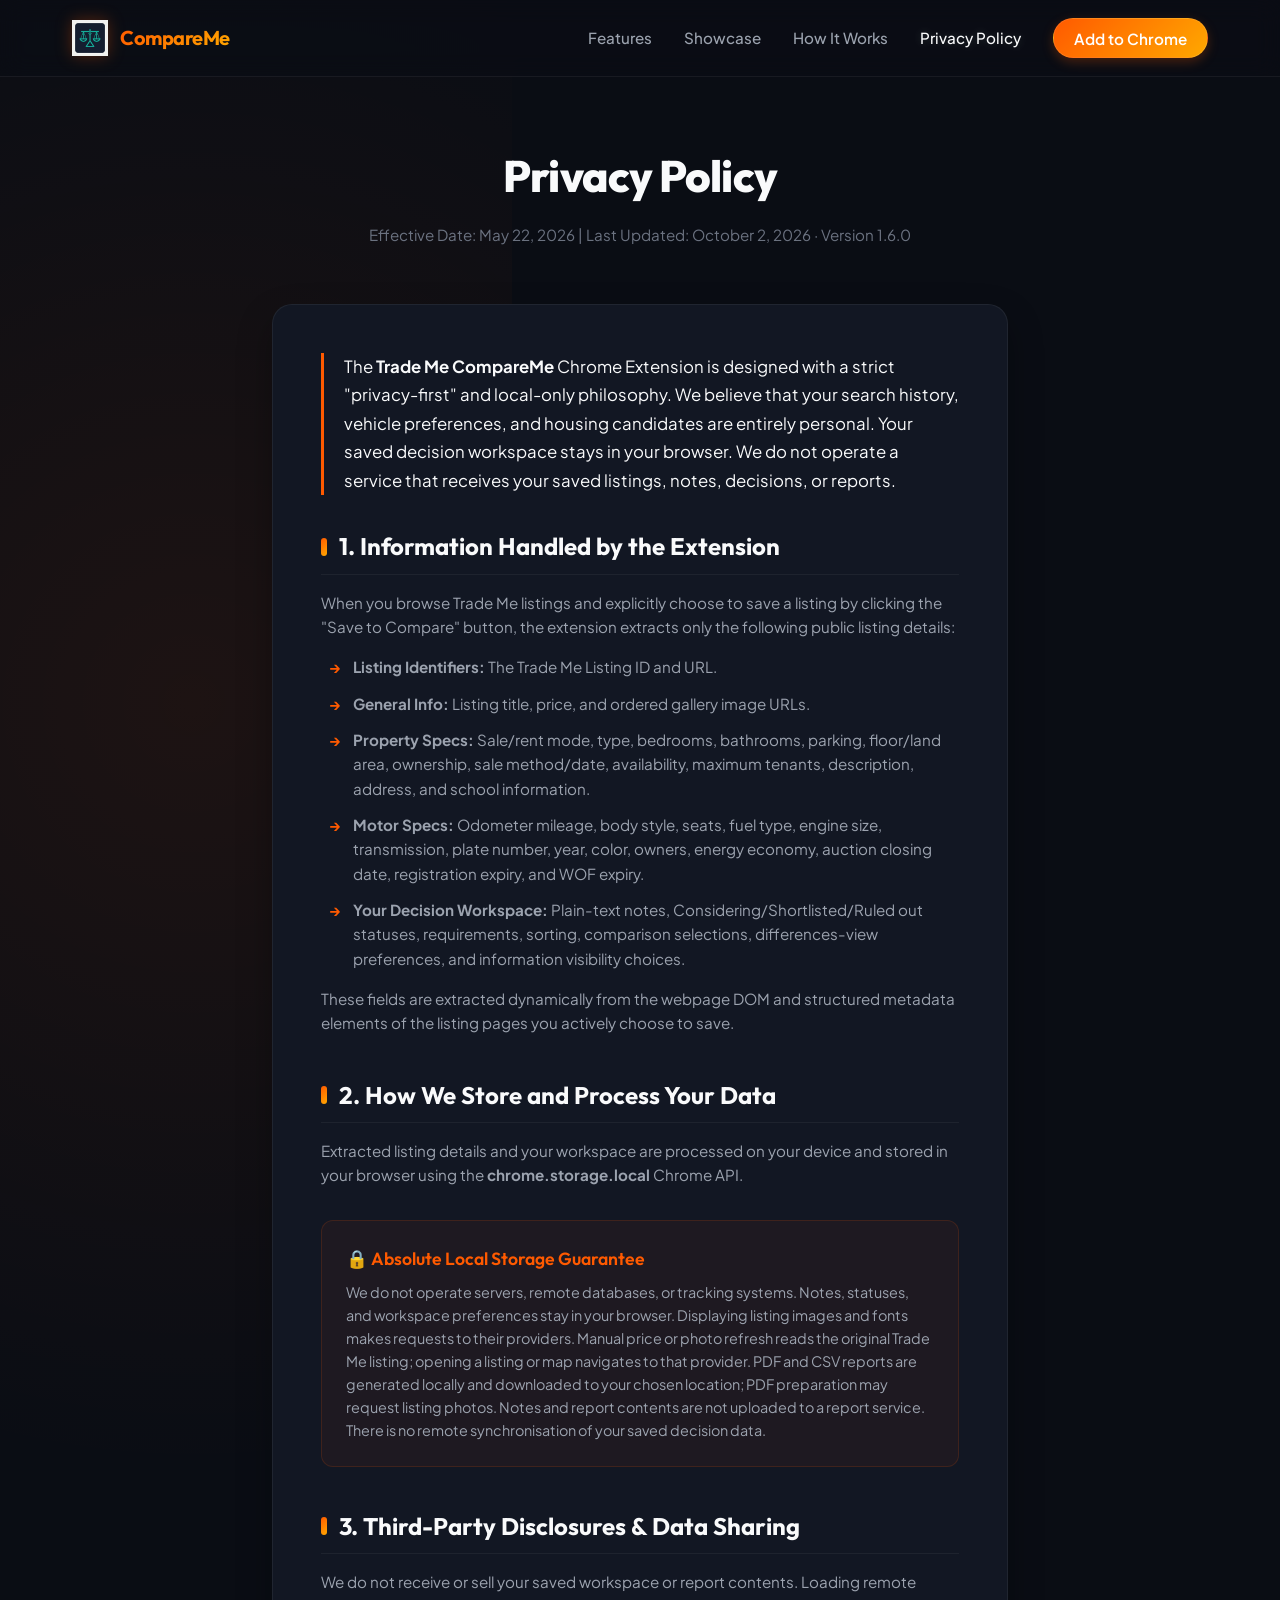
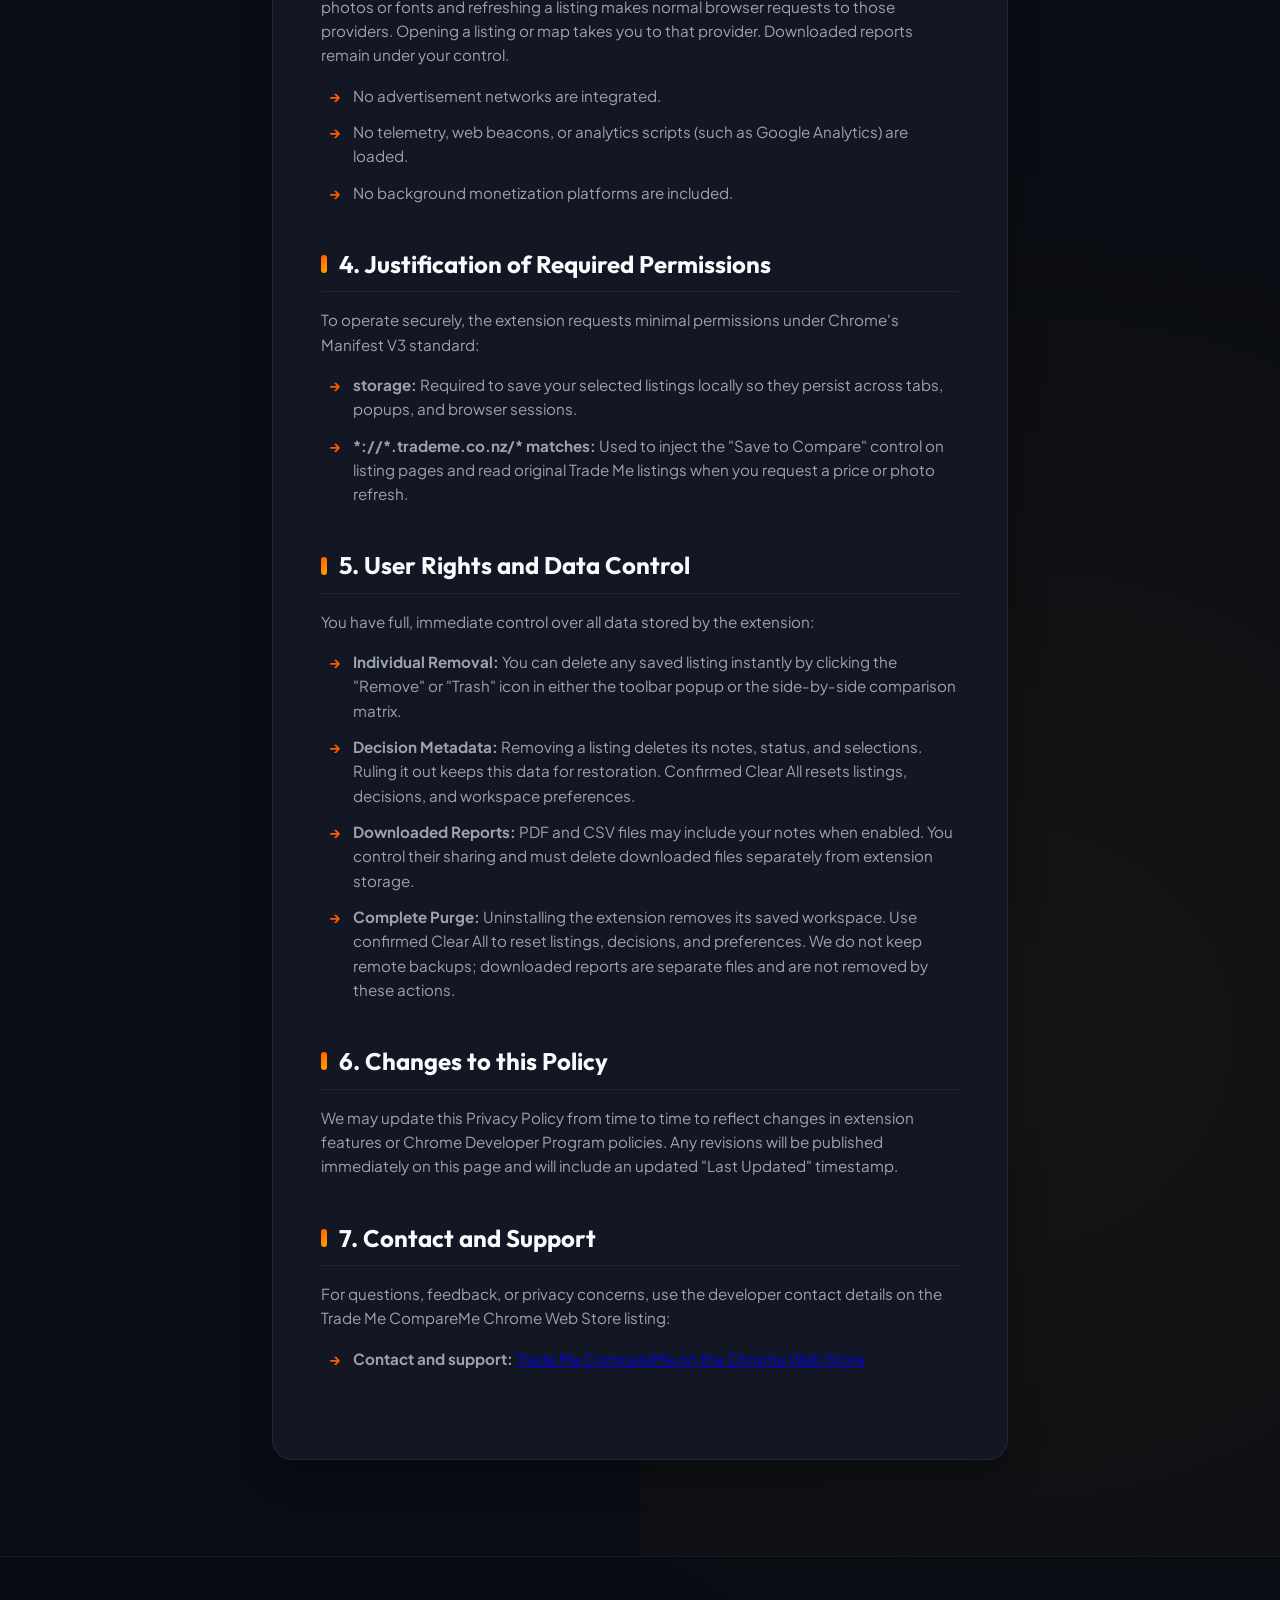
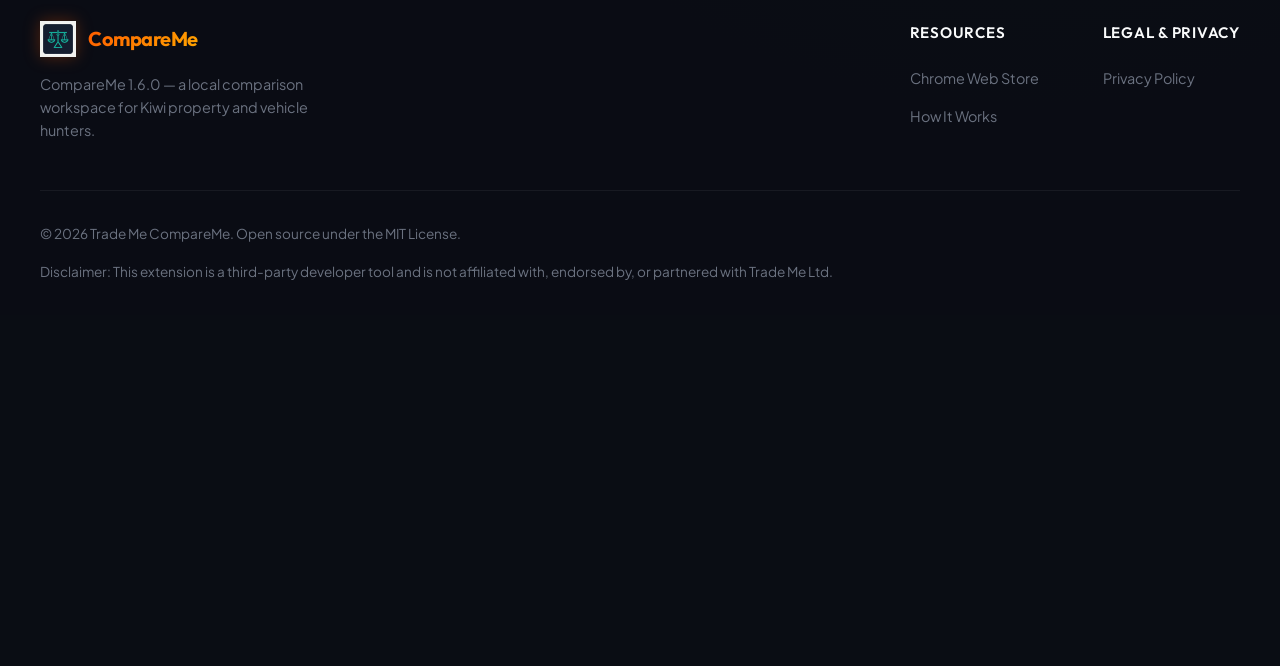
==== commit 9473673f: "Guide users to install from the Chrome Web Store" ====
--- a/privacy.html
+++ b/privacy.html
@@ -23,7 +23,7 @@
                     <li><a href="index.html#showcase">Showcase</a></li>
                     <li><a href="index.html#demo">How It Works</a></li>
                     <li><a href="privacy.html" class="active">Privacy Policy</a></li>
-                    <li class="cta-li"><a href="https://github.com/raizenshout/trademe-compareme" class="btn-cta" target="_blank" rel="noopener noreferrer">View on GitHub</a></li>
+                    <li class="cta-li"><a href="https://chromewebstore.google.com/detail/trade-me-compareme/mgoidjjkbagnijmdbedjngfeehgpabjc" class="btn-cta" target="_blank" rel="noopener noreferrer">Add to Chrome</a></li>
                 </ul>
             </nav>
         </div>
@@ -107,9 +107,9 @@
             <!-- Section 7 -->
             <div class="privacy-section">
                 <h2>7. Contact and Support</h2>
-                <p>Trade Me CompareMe is an open-source project. If you have any questions, feedback, or concerns regarding your privacy, please feel free to open a ticket or reach out via our GitHub repository issues dashboard:</p>
+                <p>For questions, feedback, or privacy concerns, use the developer contact details on the Trade Me CompareMe Chrome Web Store listing:</p>
                 <ul>
-                    <li><strong>GitHub Issues:</strong> <a href="https://github.com/raizenshout/trademe-compareme/issues" target="_blank" rel="noopener noreferrer">raizenshout/trademe-compareme/issues</a></li>
+                    <li><strong>Contact and support:</strong> <a href="https://chromewebstore.google.com/detail/trade-me-compareme/mgoidjjkbagnijmdbedjngfeehgpabjc" target="_blank" rel="noopener noreferrer">Trade Me CompareMe on the Chrome Web Store</a></li>
                 </ul>
             </div>
         </div>
@@ -129,8 +129,8 @@
                 <div class="footer-col">
                     <h4>Resources</h4>
                     <ul>
-                        <li><a href="https://github.com/raizenshout/trademe-compareme" target="_blank" rel="noopener noreferrer">GitHub Repository</a></li>
-                        <li><a href="https://github.com/raizenshout/trademe-compareme/issues" target="_blank" rel="noopener noreferrer">Report an Issue</a></li>
+                        <li><a href="https://chromewebstore.google.com/detail/trade-me-compareme/mgoidjjkbagnijmdbedjngfeehgpabjc" target="_blank" rel="noopener noreferrer">Chrome Web Store</a></li>
+                        <li><a href="index.html#demo">How It Works</a></li>
                     </ul>
                 </div>
                 <div class="footer-col">
